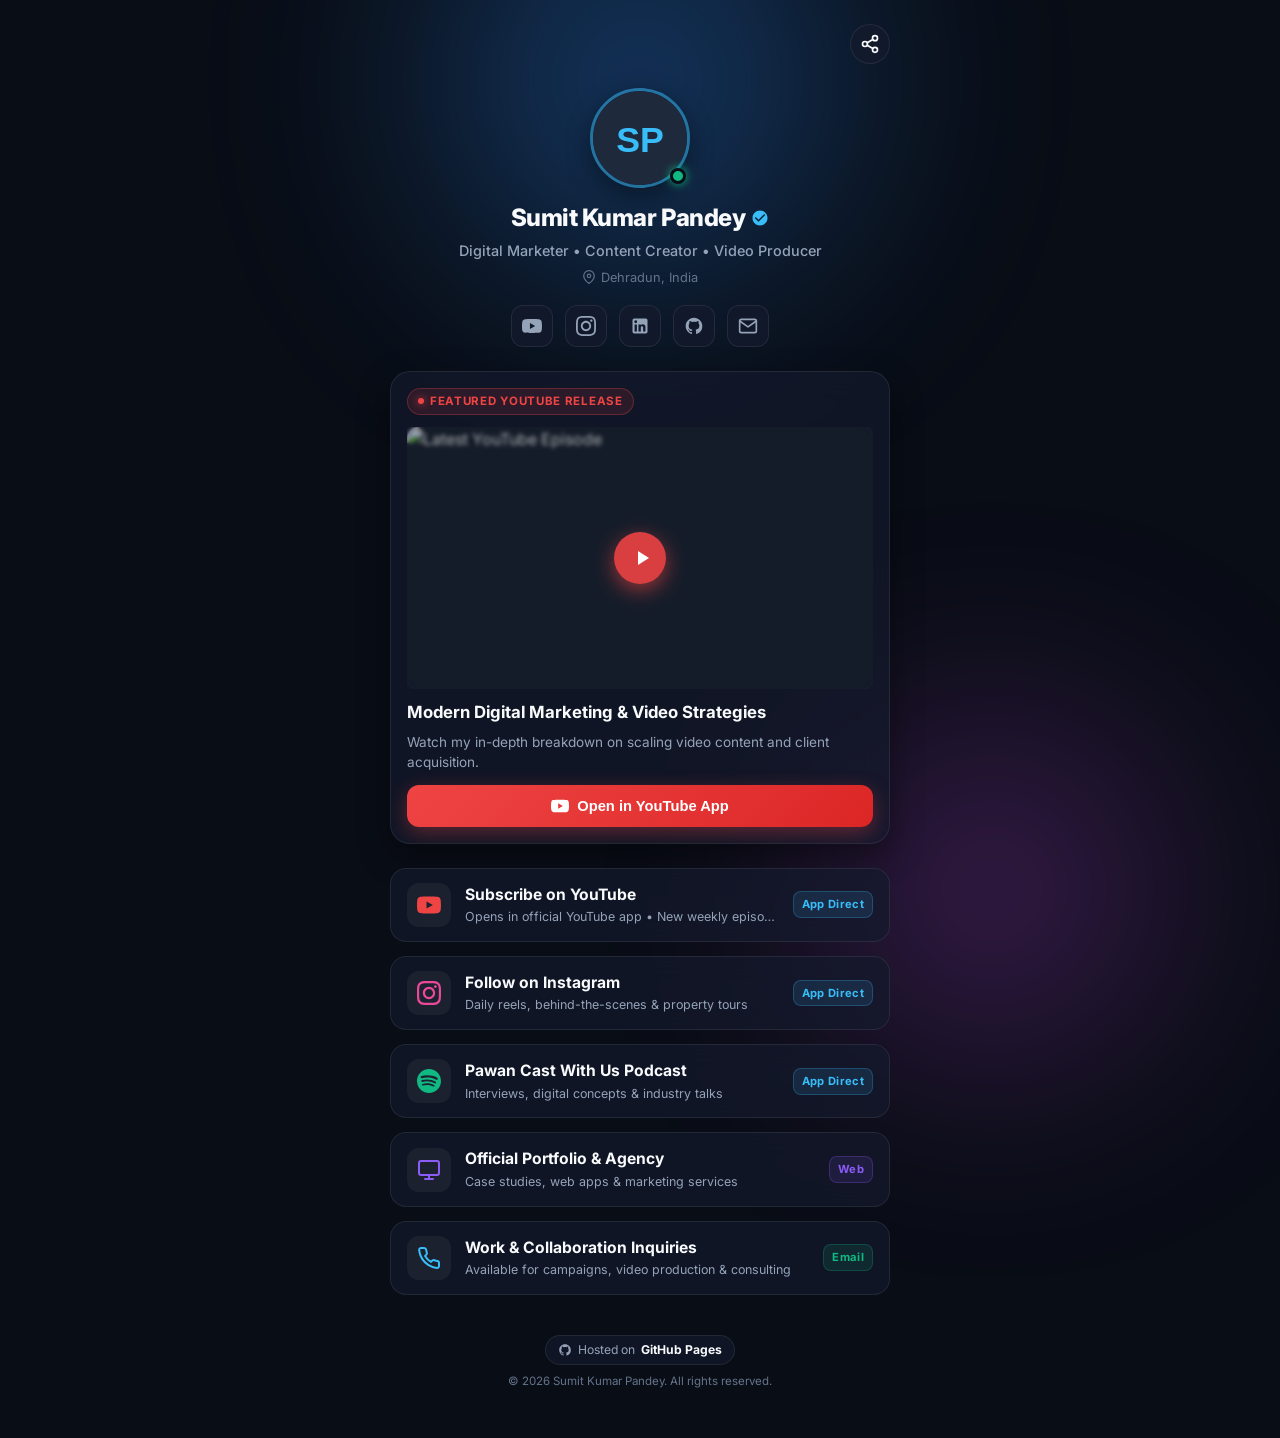
==== index.html @ 9e158d0c "Add files via upload" ====
<!DOCTYPE html>
<html lang="en">
<head>
  <meta charset="UTF-8">
  <meta name="viewport" content="width=device-width, initial-scale=1.0, viewport-fit=cover">
  <title>Sumit Kumar Pandey | Links & Content</title>
  <meta name="description" content="Connect with Sumit Kumar Pandey - Digital Marketer, Content Creator, and Video Producer. Watch YouTube content, explore projects, and connect on social channels.">
  
  <!-- Open Graph & Social Sharing Meta Tags -->
  <meta property="og:title" content="Sumit Kumar Pandey | Links & Socials">
  <meta property="og:description" content="Explore my latest YouTube videos, projects, and social channels with instant app deep linking.">
  <meta property="og:type" content="website">
  <meta property="og:image" content="https://images.unsplash.com/photo-1534528741775-53994a69daeb?w=600&auto=format&fit=crop&q=80">
  <meta name="twitter:card" content="summary_large_image">

  <!-- Favicon -->
  <link rel="icon" href="data:image/svg+xml,<svg xmlns=%22http://www.w3.org/2000/svg%22 viewBox=%220 0 100 100%22><text y=%22.9em%22 font-size=%2290%22>🔗</text></svg>">

  <!-- Google Fonts: Inter -->
  <link rel="preconnect" href="https://fonts.googleapis.com">
  <link rel="preconnect" href="https://fonts.gstatic.com" crossorigin>
  <link href="https://fonts.googleapis.com/css2?family=Inter:wght@400;500;600;700;800&display=swap" rel="stylesheet">

  <link rel="stylesheet" href="style.css">
</head>
<body>

  <!-- Background decorative glows -->
  <div class="glow-bg glow-top"></div>
  <div class="glow-bg glow-bottom"></div>

  <!-- In-App Browser Warning Banner (Visible only in Instagram / TikTok / Facebook WebView) -->
  <aside id="iab-banner" class="iab-banner" role="alert" style="display: none;">
    <div class="iab-content">
      <span class="iab-icon">💡</span>
      <p class="iab-text">
        Viewing inside an in-app browser. Tap <strong>&vellip;</strong> (or <strong>&hellip;</strong>) in the top-right and choose <strong>"Open in External Browser"</strong> for instant 1-tap app launch!
      </p>
      <button id="iab-dismiss" class="iab-close" aria-label="Dismiss banner">&times;</button>
    </div>
  </aside>

  <!-- Main Container -->
  <main class="tree-container">
    
    <!-- Top Action Bar -->
    <header class="top-nav">
      <button id="share-btn" class="nav-icon-btn" aria-label="Share this link tree" title="Share">
        <svg width="20" height="20" viewBox="0 0 24 24" fill="none" stroke="currentColor" stroke-width="2" stroke-linecap="round" stroke-linejoin="round">
          <circle cx="18" cy="5" r="3"></circle>
          <circle cx="6" cy="12" r="3"></circle>
          <circle cx="18" cy="19" r="3"></circle>
          <line x1="8.59" y1="13.51" x2="15.42" y2="17.49"></line>
          <line x1="15.41" y1="6.51" x2="8.59" y2="10.49"></line>
        </svg>
      </button>
    </header>

    <!-- Profile Card Section -->
    <section class="profile-section">
      <div class="avatar-wrapper">
        <!-- Replace src with your custom photo or logo -->
        <img class="avatar-img" src="https://images.unsplash.com/photo-1534528741775-53994a69daeb?w=280&auto=format&fit=crop&q=80" alt="Sumit Kumar Pandey" onerror="this.onerror=null; this.src='data:image/svg+xml,<svg xmlns=%22http://www.w3.org/2000/svg%22 viewBox=%220 0 100 100%22 fill=%22%232563eb%22><circle cx=%2250%22 cy=%2250%22 r=%2250%22 fill=%22%231e293b%22/><text x=%2250%%22 y=%2255%%22 dominant-baseline=%22middle%22 text-anchor=%22middle%22 font-family=%22sans-serif%22 font-size=%2238%22 fill=%22%2338bdf8%22 font-weight=%22bold%22>SP</text></svg>';">
        <span class="online-indicator" title="Available for collaborations"></span>
      </div>

      <div class="profile-details">
        <h1 class="profile-name">
          Sumit Kumar Pandey
          <svg class="verified-badge" width="18" height="18" viewBox="0 0 24 24" fill="#38bdf8" title="Verified Creator">
            <path d="M12 2C6.48 2 2 6.48 2 12s4.48 10 10 10 10-4.48 10-10S17.52 2 12 2zm-2 15l-5-5 1.41-1.41L10 14.17l7.59-7.59L19 8l-9 9z"/>
          </svg>
        </h1>
        <p class="profile-tagline">Digital Marketer &bull; Content Creator &bull; Video Producer</p>
        <p class="profile-location">
          <svg width="14" height="14" viewBox="0 0 24 24" fill="none" stroke="currentColor" stroke-width="2" stroke-linecap="round" stroke-linejoin="round">
            <path d="M21 10c0 7-9 13-9 13s-9-6-9-13a9 9 0 0 1 18 0z"></path>
            <circle cx="12" cy="10" r="3"></circle>
          </svg>
          Dehradun, India
        </p>
      </div>

      <!-- Quick Social Icons Bar -->
      <nav class="social-bar" aria-label="Social media profiles">
        <!-- YouTube Quick Link -->
        <a href="https://www.youtube.com/@suprimesumit" class="social-icon youtube-icon app-deep-link" 
           data-type="youtube-channel" 
           data-handle="@suprimesumit" 
           aria-label="YouTube Channel" 
           title="YouTube">
          <svg width="20" height="20" viewBox="0 0 24 24" fill="currentColor">
            <path d="M23.498 6.186a3.016 3.016 0 0 0-2.122-2.136C19.505 3.545 12 3.545 12 3.545s-7.505 0-9.377.505A3.017 3.017 0 0 0 .502 6.186C0 8.07 0 12 0 12s0 3.93.502 5.814a3.016 3.016 0 0 0 2.122 2.136c1.871.505 9.376.505 9.376.505s7.505 0 9.377-.505a3.015 3.015 0 0 0 2.122-2.136C24 15.93 24 12 24 12s0-3.93-.502-5.814zM9.545 15.568V8.432L15.818 12l-6.273 3.568z"/>
          </svg>
        </a>

        <!-- Instagram Quick Link -->
        <a href="https://instagram.com/thehimalayanproperties" class="social-icon instagram-icon app-deep-link" 
           data-type="instagram" 
           data-username="thehimalayanproperties" 
           aria-label="Instagram Profile" 
           title="Instagram">
          <svg width="20" height="20" viewBox="0 0 24 24" fill="currentColor">
            <path d="M12 2.163c3.204 0 3.584.012 4.85.07 3.252.148 4.771 1.691 4.919 4.919.058 1.265.069 1.645.069 4.849 0 3.205-.012 3.584-.069 4.849-.149 3.225-1.664 4.771-4.919 4.919-1.266.058-1.644.07-4.85.07-3.204 0-3.584-.012-4.849-.07-3.26-.149-4.771-1.699-4.919-4.92-.058-1.265-.07-1.644-.07-4.849 0-3.204.013-3.583.07-4.849.149-3.227 1.664-4.771 4.919-4.919 1.266-.057 1.645-.069 4.849-.069zm0-2.163c-3.259 0-3.667.014-4.947.072-4.358.2-6.78 2.618-6.98 6.98-.059 1.281-.073 1.689-.073 4.948 0 3.259.014 3.668.072 4.948.2 4.358 2.618 6.78 6.98 6.98 1.281.058 1.689.072 4.948.072 3.259 0 3.668-.014 4.948-.072 4.354-.2 6.782-2.618 6.979-6.98.059-1.28.073-1.689.073-4.948 0-3.259-.014-3.667-.072-4.947-.196-4.354-2.617-6.78-6.979-6.98-1.281-.059-1.69-.073-4.949-.073zm0 5.838c-3.403 0-6.162 2.759-6.162 6.162s2.759 6.163 6.162 6.163 6.162-2.759 6.162-6.163c0-3.403-2.759-6.162-6.162-6.162zm0 10.162c-2.209 0-4-1.79-4-4 0-2.209 1.791-4 4-4s4 1.791 4 4c0 2.21-1.791 4-4 4zm6.406-11.845c-.796 0-1.441.645-1.441 1.44s.645 1.44 1.441 1.44c.795 0 1.439-.645 1.439-1.44s-.644-1.44-1.439-1.44z"/>
          </svg>
        </a>

        <!-- LinkedIn Quick Link -->
        <a href="https://linkedin.com/in/sumit-kumar-pandey" class="social-icon linkedin-icon" target="_blank" rel="noopener noreferrer" aria-label="LinkedIn Profile" title="LinkedIn">
          <svg width="20" height="20" viewBox="0 0 24 24" fill="currentColor">
            <path d="M19 3a2 2 0 0 1 2 2v14a2 2 0 0 1-2 2H5a2 2 0 0 1-2-2V5a2 2 0 0 1 2-2h14m-.5 15.5v-5.3a3.26 3.26 0 0 0-3.26-3.26c-.85 0-1.84.52-2.28 1.3v-1.11h-2.79v8.37h2.79v-4.93c0-.77.62-1.4 1.39-1.4a1.4 1.4 0 0 1 1.4 1.4v4.93h2.75M6.88 8.56a1.68 1.68 0 0 0 1.68-1.68c0-.93-.75-1.69-1.68-1.69a1.69 1.69 0 0 0-1.69 1.69c0 .93.76 1.68 1.69 1.68m1.39 9.94v-8.37H5.5v8.37h2.77z"/>
          </svg>
        </a>

        <!-- GitHub Quick Link -->
        <a href="https://github.com" class="social-icon github-icon" target="_blank" rel="noopener noreferrer" aria-label="GitHub Profile" title="GitHub">
          <svg width="20" height="20" viewBox="0 0 24 24" fill="currentColor">
            <path fill-rule="evenodd" clip-rule="evenodd" d="M12 2C6.477 2 2 6.484 2 12.017c0 4.425 2.865 8.18 6.839 9.504.5.092.682-.217.682-.483 0-.237-.008-.868-.013-1.703-2.782.605-3.369-1.343-3.369-1.343-.454-1.158-1.11-1.466-1.11-1.466-.908-.62.069-.608.069-.608 1.003.07 1.53 1.032 1.53 1.032.892 1.53 2.341 1.088 2.91.832.092-.647.35-1.088.636-1.338-2.22-.253-4.555-1.113-4.555-4.951 0-1.093.39-1.988 1.029-2.688-.103-.253-.446-1.272.098-2.65 0 0 .84-.27 2.75 1.026A9.564 9.564 0 0112 6.844c.85.004 1.705.115 2.504.337 1.909-1.296 2.747-1.027 2.747-1.027.546 1.379.202 2.398.1 2.651.64.7 1.028 1.595 1.028 2.688 0 3.848-2.339 4.695-4.566 4.943.359.309.678.92.678 1.855 0 1.338-.012 2.419-.012 2.747 0 .268.18.58.688.482A10.019 10.019 0 0022 12.017C22 6.484 17.522 2 12 2z"/>
          </svg>
        </a>

        <!-- Email Quick Link -->
        <a href="mailto:suprimesumit@gmail.com" class="social-icon email-icon" aria-label="Send an Email" title="Email">
          <svg width="20" height="20" viewBox="0 0 24 24" fill="none" stroke="currentColor" stroke-width="2" stroke-linecap="round" stroke-linejoin="round">
            <path d="M4 4h16c1.1 0 2 .9 2 2v12c0 1.1-.9 2-2 2H4c-1.1 0-2-.9-2-2V6c0-1.1.9-2 2-2z"></path>
            <polyline points="22,6 12,13 2,6"></polyline>
          </svg>
        </a>
      </nav>
    </section>

    <!-- Highlighted YouTube Video Card with Native App Opener -->
    <section class="featured-card">
      <div class="card-badge">
        <span class="badge-dot"></span>
        FEATURED YOUTUBE RELEASE
      </div>
      <div class="video-preview-box">
        <img class="video-thumb" src="https://images.unsplash.com/photo-1618005182384-a83a8bd57fbe?w=600&auto=format&fit=crop&q=80" alt="Latest YouTube Episode">
        <div class="play-overlay">
          <div class="play-button-circle">
            <svg width="24" height="24" viewBox="0 0 24 24" fill="currentColor">
              <path d="M8 5v14l11-7z"/>
            </svg>
          </div>
        </div>
      </div>
      <div class="featured-info">
        <h2 class="featured-title">Modern Digital Marketing & Video Strategies</h2>
        <p class="featured-desc">Watch my in-depth breakdown on scaling video content and client acquisition.</p>
        <button class="primary-app-btn app-deep-link" 
                data-type="youtube-video" 
                data-video-id="dQw4w9WgXcQ"
                data-fallback-url="https://www.youtube.com/watch?v=dQw4w9WgXcQ">
          <svg width="18" height="18" viewBox="0 0 24 24" fill="currentColor">
            <path d="M23.498 6.186a3.016 3.016 0 0 0-2.122-2.136C19.505 3.545 12 3.545 12 3.545s-7.505 0-9.377.505A3.017 3.017 0 0 0 .502 6.186C0 8.07 0 12 0 12s0 3.93.502 5.814a3.016 3.016 0 0 0 2.122 2.136c1.871.505 9.376.505 9.376.505s7.505 0 9.377-.505a3.015 3.015 0 0 0 2.122-2.136C24 15.93 24 12 24 12s0-3.93-.502-5.814zM9.545 15.568V8.432L15.818 12l-6.273 3.568z"/>
          </svg>
          <span>Open in YouTube App</span>
        </button>
      </div>
    </section>

    <!-- Custom Links Stack -->
    <section class="links-section" aria-label="Links collection">

      <!-- Link 1: YouTube Channel (Deep Link) -->
      <a href="https://www.youtube.com/@suprimesumit" 
         class="tree-link-card app-deep-link accent-youtube" 
         data-type="youtube-channel" 
         data-handle="@suprimesumit"
         data-fallback-url="https://www.youtube.com/@suprimesumit">
        <div class="link-icon">
          <svg width="24" height="24" viewBox="0 0 24 24" fill="currentColor">
            <path d="M23.498 6.186a3.016 3.016 0 0 0-2.122-2.136C19.505 3.545 12 3.545 12 3.545s-7.505 0-9.377.505A3.017 3.017 0 0 0 .502 6.186C0 8.07 0 12 0 12s0 3.93.502 5.814a3.016 3.016 0 0 0 2.122 2.136c1.871.505 9.376.505 9.376.505s7.505 0 9.377-.505a3.015 3.015 0 0 0 2.122-2.136C24 15.93 24 12 24 12s0-3.93-.502-5.814zM9.545 15.568V8.432L15.818 12l-6.273 3.568z"/>
          </svg>
        </div>
        <div class="link-text">
          <span class="link-title">Subscribe on YouTube</span>
          <span class="link-subtitle">Opens in official YouTube app &bull; New weekly episodes</span>
        </div>
        <div class="link-badge">
          <span>App Direct</span>
        </div>
      </a>

      <!-- Link 2: Instagram (Deep Link) -->
      <a href="https://instagram.com/thehimalayanproperties" 
         class="tree-link-card app-deep-link accent-instagram" 
         data-type="instagram" 
         data-username="thehimalayanproperties"
         data-fallback-url="https://instagram.com/thehimalayanproperties">
        <div class="link-icon">
          <svg width="24" height="24" viewBox="0 0 24 24" fill="currentColor">
            <path d="M12 2.163c3.204 0 3.584.012 4.85.07 3.252.148 4.771 1.691 4.919 4.919.058 1.265.069 1.645.069 4.849 0 3.205-.012 3.584-.069 4.849-.149 3.225-1.664 4.771-4.919 4.919-1.266.058-1.644.07-4.85.07-3.204 0-3.584-.012-4.849-.07-3.26-.149-4.771-1.699-4.919-4.92-.058-1.265-.07-1.644-.07-4.849 0-3.204.013-3.583.07-4.849.149-3.227 1.664-4.771 4.919-4.919 1.266-.057 1.645-.069 4.849-.069zm0-2.163c-3.259 0-3.667.014-4.947.072-4.358.2-6.78 2.618-6.98 6.98-.059 1.281-.073 1.689-.073 4.948 0 3.259.014 3.668.072 4.948.2 4.358 2.618 6.78 6.98 6.98 1.281.058 1.689.072 4.948.072 3.259 0 3.668-.014 4.948-.072 4.354-.2 6.782-2.618 6.979-6.98.059-1.28.073-1.689.073-4.948 0-3.259-.014-3.667-.072-4.947-.196-4.354-2.617-6.78-6.979-6.98-1.281-.059-1.69-.073-4.949-.073zm0 5.838c-3.403 0-6.162 2.759-6.162 6.162s2.759 6.163 6.162 6.163 6.162-2.759 6.162-6.163c0-3.403-2.759-6.162-6.162-6.162zm0 10.162c-2.209 0-4-1.79-4-4 0-2.209 1.791-4 4-4s4 1.791 4 4c0 2.21-1.791 4-4 4zm6.406-11.845c-.796 0-1.441.645-1.441 1.44s.645 1.44 1.441 1.44c.795 0 1.439-.645 1.439-1.44s-.644-1.44-1.439-1.44z"/>
          </svg>
        </div>
        <div class="link-text">
          <span class="link-title">Follow on Instagram</span>
          <span class="link-subtitle">Daily reels, behind-the-scenes & property tours</span>
        </div>
        <div class="link-badge">
          <span>App Direct</span>
        </div>
      </a>

      <!-- Link 3: Spotify / Podcast (Deep Link) -->
      <a href="https://open.spotify.com" 
         class="tree-link-card app-deep-link accent-spotify" 
         data-type="spotify" 
         data-spotify-id="pawancast"
         data-fallback-url="https://open.spotify.com">
        <div class="link-icon">
          <svg width="24" height="24" viewBox="0 0 24 24" fill="currentColor">
            <path d="M12 0C5.373 0 0 5.373 0 12s5.373 12 12 12 12-5.373 12-12S18.627 0 12 0zm5.503 17.308c-.218.358-.682.474-1.04.256-2.855-1.745-6.449-2.14-10.683-1.173-.41.094-.813-.162-.907-.573-.094-.41.162-.813.573-.907 4.634-1.059 8.607-.611 11.8 1.344.358.218.474.682.257 1.04zm1.469-3.267c-.275.447-.859.59-1.306.315-3.268-2.008-8.25-2.592-12.116-1.417-.502.152-1.033-.134-1.185-.636-.153-.502.134-1.033.636-1.185 4.417-1.341 9.907-.692 13.656 1.617.447.275.59.859.315 1.306zm.135-3.399C15.201 8.32 8.75 8.11 5.086 9.223c-.604.183-1.246-.164-1.429-.768-.183-.604.164-1.246.768-1.429 4.218-1.28 11.332-1.043 15.845 1.636.544.323.722 1.033.4 1.577-.323.544-1.033.722-1.577.4z"/>
          </svg>
        </div>
        <div class="link-text">
          <span class="link-title">Pawan Cast With Us Podcast</span>
          <span class="link-subtitle">Interviews, digital concepts & industry talks</span>
        </div>
        <div class="link-badge">
          <span>App Direct</span>
        </div>
      </a>

      <!-- Link 4: Personal Digital Marketing Portfolio (Web) -->
      <a href="https://sites.google.com/view/sumitkumarpandey/home" 
         class="tree-link-card accent-portfolio" 
         target="_blank" 
         rel="noopener noreferrer">
        <div class="link-icon">
          <svg width="24" height="24" viewBox="0 0 24 24" fill="none" stroke="currentColor" stroke-width="2" stroke-linecap="round" stroke-linejoin="round">
            <rect x="2" y="3" width="20" height="14" rx="2" ry="2"></rect>
            <line x1="8" y1="21" x2="16" y2="21"></line>
            <line x1="12" y1="17" x2="12" y2="21"></line>
          </svg>
        </div>
        <div class="link-text">
          <span class="link-title">Official Portfolio & Agency</span>
          <span class="link-subtitle">Case studies, web apps & marketing services</span>
        </div>
        <div class="link-badge web-badge">
          <span>Web</span>
        </div>
      </a>

      <!-- Link 5: Work with Me / Business Inquiries -->
      <a href="mailto:suprimesumit@gmail.com?subject=Collaboration%20Inquiry%20via%20LinkTree" 
         class="tree-link-card accent-contact">
        <div class="link-icon">
          <svg width="24" height="24" viewBox="0 0 24 24" fill="none" stroke="currentColor" stroke-width="2" stroke-linecap="round" stroke-linejoin="round">
            <path d="M22 16.92v3a2 2 0 0 1-2.18 2 19.79 19.79 0 0 1-8.63-3.07 19.5 19.5 0 0 1-6-6 19.79 19.79 0 0 1-3.07-8.67A2 2 0 0 1 4.11 2h3a2 2 0 0 1 2 1.72 12.84 12.84 0 0 0 .7 2.81 2 2 0 0 1-.45 2.11L8.09 9.91a16 16 0 0 0 6 6l1.27-1.27a2 2 0 0 1 2.11-.45 12.84 12.84 0 0 0 2.81.7A2 2 0 0 1 22 16.92z"></path>
          </svg>
        </div>
        <div class="link-text">
          <span class="link-title">Work & Collaboration Inquiries</span>
          <span class="link-subtitle">Available for campaigns, video production & consulting</span>
        </div>
        <div class="link-badge contact-badge">
          <span>Email</span>
        </div>
      </a>

    </section>

    <!-- Footer -->
    <footer class="tree-footer">
      <div class="github-badge">
        <svg width="14" height="14" viewBox="0 0 24 24" fill="currentColor">
          <path fill-rule="evenodd" clip-rule="evenodd" d="M12 2C6.477 2 2 6.484 2 12.017c0 4.425 2.865 8.18 6.839 9.504.5.092.682-.217.682-.483 0-.237-.008-.868-.013-1.703-2.782.605-3.369-1.343-3.369-1.343-.454-1.158-1.11-1.466-1.11-1.466-.908-.62.069-.608.069-.608 1.003.07 1.53 1.032 1.53 1.032.892 1.53 2.341 1.088 2.91.832.092-.647.35-1.088.636-1.338-2.22-.253-4.555-1.113-4.555-4.951 0-1.093.39-1.988 1.029-2.688-.103-.253-.446-1.272.098-2.65 0 0 .84-.27 2.75 1.026A9.564 9.564 0 0112 6.844c.85.004 1.705.115 2.504.337 1.909-1.296 2.747-1.027 2.747-1.027.546 1.379.202 2.398.1 2.651.64.7 1.028 1.595 1.028 2.688 0 3.848-2.339 4.695-4.566 4.943.359.309.678.92.678 1.855 0 1.338-.012 2.419-.012 2.747 0 .268.18.58.688.482A10.019 10.019 0 0022 12.017C22 6.484 17.522 2 12 2z"/>
        </svg>
        Hosted on <strong>GitHub Pages</strong>
      </div>
      <p class="copyright">&copy; 2026 Sumit Kumar Pandey. All rights reserved.</p>
    </footer>

  </main>

  <!-- Toast Notification Pop-up -->
  <div id="toast" class="toast" role="status" aria-live="polite"></div>

  <script src="script.js"></script>
</body>
</html>
---- style.css ----
/* ==========================================================================
   Custom Link Tree Style Sheet
   Designed for GitHub Pages with Mobile-First Glassmorphism & High Aesthetic
   ========================================================================== */

:root {
  --bg-dark: #090d16;
  --bg-card: rgba(20, 27, 45, 0.7);
  --bg-card-hover: rgba(30, 41, 69, 0.85);
  --border-subtle: rgba(255, 255, 255, 0.08);
  --border-highlight: rgba(56, 189, 248, 0.3);
  
  --text-primary: #f8fafc;
  --text-secondary: #94a3b8;
  --text-muted: #64748b;
  
  --accent-cyan: #38bdf8;
  --accent-blue: #3b82f6;
  --accent-youtube: #ef4444;
  --accent-instagram: #ec4899;
  --accent-spotify: #10b981;
  --accent-portfolio: #8b5cf6;
  
  --glow-radius: 400px;
  --transition-smooth: all 0.25s cubic-bezier(0.4, 0, 0.2, 1);
}

* {
  box-sizing: border-box;
  margin: 0;
  padding: 0;
  -webkit-tap-highlight-color: transparent;
}

body {
  font-family: 'Inter', -apple-system, BlinkMacSystemFont, 'Segoe UI', Roboto, Helvetica, Arial, sans-serif;
  background-color: var(--bg-dark);
  color: var(--text-primary);
  min-height: 100vh;
  display: flex;
  flex-direction: column;
  align-items: center;
  position: relative;
  overflow-x: hidden;
  line-height: 1.5;
  padding: 24px 16px 48px;
}

/* Background Ambient Glows */
.glow-bg {
  position: fixed;
  border-radius: 50%;
  filter: blur(120px);
  pointer-events: none;
  z-index: 0;
  opacity: 0.35;
}

.glow-top {
  width: var(--glow-radius);
  height: var(--glow-radius);
  top: -120px;
  left: 50%;
  transform: translateX(-50%);
  background: radial-gradient(circle, #2563eb, #38bdf8);
}

.glow-bottom {
  width: calc(var(--glow-radius) * 0.8);
  height: calc(var(--glow-radius) * 0.8);
  bottom: -150px;
  right: 10%;
  background: radial-gradient(circle, #7c3aed, #ec4899);
}

/* In-App Browser Warning Alert */
.iab-banner {
  position: sticky;
  top: 12px;
  width: 100%;
  max-width: 520px;
  background: rgba(245, 158, 11, 0.15);
  border: 1px solid rgba(245, 158, 11, 0.35);
  backdrop-filter: blur(16px);
  border-radius: 14px;
  padding: 10px 14px;
  margin-bottom: 20px;
  z-index: 100;
  animation: slideDown 0.4s ease-out;
}

@keyframes slideDown {
  from { transform: translateY(-20px); opacity: 0; }
  to { transform: translateY(0); opacity: 1; }
}

.iab-content {
  display: flex;
  align-items: center;
  gap: 10px;
}

.iab-icon {
  font-size: 1.25rem;
  flex-shrink: 0;
}

.iab-text {
  font-size: 0.82rem;
  color: #fef3c7;
  flex: 1;
  line-height: 1.35;
}

.iab-text strong {
  color: #fbbf24;
}

.iab-close {
  background: transparent;
  border: none;
  color: #fef3c7;
  font-size: 1.3rem;
  cursor: pointer;
  padding: 0 4px;
  line-height: 1;
}

/* Main Container Layout */
.tree-container {
  width: 100%;
  max-width: 500px;
  position: relative;
  z-index: 1;
  display: flex;
  flex-direction: column;
  gap: 24px;
}

/* Top Navigation Bar */
.top-nav {
  display: flex;
  justify-content: flex-end;
  width: 100%;
}

.nav-icon-btn {
  background: var(--bg-card);
  border: 1px solid var(--border-subtle);
  backdrop-filter: blur(12px);
  color: var(--text-primary);
  width: 40px;
  height: 40px;
  border-radius: 50%;
  display: flex;
  align-items: center;
  justify-content: center;
  cursor: pointer;
  transition: var(--transition-smooth);
}

.nav-icon-btn:hover {
  background: var(--bg-card-hover);
  border-color: var(--border-highlight);
  transform: translateY(-2px);
}

.nav-icon-btn:active {
  transform: scale(0.95);
}

/* Profile Section */
.profile-section {
  display: flex;
  flex-direction: column;
  align-items: center;
  text-align: center;
  gap: 12px;
}

.avatar-wrapper {
  position: relative;
  width: 100px;
  height: 100px;
}

.avatar-img {
  width: 100%;
  height: 100%;
  border-radius: 50%;
  object-fit: cover;
  border: 3px solid rgba(56, 189, 248, 0.5);
  box-shadow: 0 8px 24px rgba(0, 0, 0, 0.4);
}

.online-indicator {
  position: absolute;
  bottom: 4px;
  right: 4px;
  width: 16px;
  height: 16px;
  background-color: #10b981;
  border: 3px solid var(--bg-dark);
  border-radius: 50%;
  box-shadow: 0 0 10px #10b981;
}

.profile-details {
  display: flex;
  flex-direction: column;
  align-items: center;
  gap: 4px;
}

.profile-name {
  font-size: 1.5rem;
  font-weight: 800;
  letter-spacing: -0.02em;
  color: var(--text-primary);
  display: inline-flex;
  align-items: center;
  gap: 6px;
}

.verified-badge {
  display: inline-block;
}

.profile-tagline {
  font-size: 0.9rem;
  font-weight: 500;
  color: var(--text-secondary);
}

.profile-location {
  display: inline-flex;
  align-items: center;
  gap: 5px;
  font-size: 0.8rem;
  color: var(--text-muted);
  margin-top: 2px;
}

/* Social Quick Links Bar */
.social-bar {
  display: flex;
  align-items: center;
  justify-content: center;
  gap: 12px;
  margin-top: 6px;
}

.social-icon {
  display: flex;
  align-items: center;
  justify-content: center;
  width: 42px;
  height: 42px;
  border-radius: 12px;
  background: var(--bg-card);
  border: 1px solid var(--border-subtle);
  backdrop-filter: blur(12px);
  color: var(--text-secondary);
  text-decoration: none;
  transition: var(--transition-smooth);
}

.social-icon:hover {
  color: var(--text-primary);
  background: var(--bg-card-hover);
  transform: translateY(-3px);
  border-color: var(--border-highlight);
}

.social-icon.youtube-icon:hover {
  color: var(--accent-youtube);
  box-shadow: 0 4px 16px rgba(239, 68, 68, 0.3);
}

.social-icon.instagram-icon:hover {
  color: var(--accent-instagram);
  box-shadow: 0 4px 16px rgba(236, 72, 153, 0.3);
}

.social-icon.linkedin-icon:hover {
  color: #0a66c2;
  box-shadow: 0 4px 16px rgba(10, 102, 194, 0.3);
}

.social-icon.github-icon:hover {
  color: #f8fafc;
  box-shadow: 0 4px 16px rgba(255, 255, 255, 0.2);
}

.social-icon.email-icon:hover {
  color: var(--accent-cyan);
  box-shadow: 0 4px 16px rgba(56, 189, 248, 0.3);
}

/* Featured YouTube Card */
.featured-card {
  background: var(--bg-card);
  border: 1px solid var(--border-subtle);
  backdrop-filter: blur(16px);
  border-radius: 20px;
  padding: 16px;
  display: flex;
  flex-direction: column;
  gap: 12px;
  position: relative;
  overflow: hidden;
  box-shadow: 0 12px 32px rgba(0, 0, 0, 0.4);
  transition: var(--transition-smooth);
}

.featured-card:hover {
  border-color: rgba(239, 68, 68, 0.4);
  box-shadow: 0 16px 40px rgba(239, 68, 68, 0.15);
}

.card-badge {
  display: inline-flex;
  align-items: center;
  gap: 6px;
  font-size: 0.72rem;
  font-weight: 700;
  letter-spacing: 0.06em;
  color: var(--accent-youtube);
  background: rgba(239, 68, 68, 0.12);
  border: 1px solid rgba(239, 68, 68, 0.3);
  padding: 4px 10px;
  border-radius: 20px;
  width: fit-content;
}

.badge-dot {
  width: 6px;
  height: 6px;
  border-radius: 50%;
  background-color: var(--accent-youtube);
  box-shadow: 0 0 8px var(--accent-youtube);
  animation: pulse 1.8s infinite;
}

@keyframes pulse {
  0% { transform: scale(0.95); opacity: 0.7; }
  50% { transform: scale(1.3); opacity: 1; }
  100% { transform: scale(0.95); opacity: 0.7; }
}

.video-preview-box {
  position: relative;
  width: 100%;
  aspect-ratio: 16 / 9;
  border-radius: 14px;
  overflow: hidden;
  background-color: #1e293b;
}

.video-thumb {
  width: 100%;
  height: 100%;
  object-fit: cover;
  transition: transform 0.4s ease;
}

.featured-card:hover .video-thumb {
  transform: scale(1.03);
}

.play-overlay {
  position: absolute;
  inset: 0;
  background: rgba(0, 0, 0, 0.3);
  display: flex;
  align-items: center;
  justify-content: center;
  backdrop-filter: blur(2px);
}

.play-button-circle {
  width: 52px;
  height: 52px;
  background: rgba(239, 68, 68, 0.9);
  color: #fff;
  border-radius: 50%;
  display: flex;
  align-items: center;
  justify-content: center;
  box-shadow: 0 6px 20px rgba(239, 68, 68, 0.6);
  padding-left: 3px;
  transition: var(--transition-smooth);
}

.featured-card:hover .play-button-circle {
  transform: scale(1.1);
  background: var(--accent-youtube);
}

.featured-info {
  display: flex;
  flex-direction: column;
  gap: 8px;
}

.featured-title {
  font-size: 1.05rem;
  font-weight: 700;
  line-height: 1.35;
  color: var(--text-primary);
}

.featured-desc {
  font-size: 0.85rem;
  color: var(--text-secondary);
}

.primary-app-btn {
  display: flex;
  align-items: center;
  justify-content: center;
  gap: 8px;
  background: linear-gradient(135deg, #ef4444, #dc2626);
  color: #fff;
  border: none;
  border-radius: 12px;
  padding: 12px 18px;
  font-size: 0.92rem;
  font-weight: 700;
  cursor: pointer;
  box-shadow: 0 6px 20px rgba(239, 68, 68, 0.35);
  transition: var(--transition-smooth);
  margin-top: 4px;
}

.primary-app-btn:hover {
  transform: translateY(-2px);
  box-shadow: 0 8px 24px rgba(239, 68, 68, 0.5);
  background: linear-gradient(135deg, #f87171, #ef4444);
}

.primary-app-btn:active {
  transform: scale(0.98);
}

/* Custom Links Stack */
.links-section {
  display: flex;
  flex-direction: column;
  gap: 14px;
}

.tree-link-card {
  display: flex;
  align-items: center;
  gap: 14px;
  background: var(--bg-card);
  border: 1px solid var(--border-subtle);
  backdrop-filter: blur(14px);
  border-radius: 16px;
  padding: 14px 16px;
  text-decoration: none;
  color: inherit;
  transition: var(--transition-smooth);
  position: relative;
  overflow: hidden;
}

.tree-link-card::before {
  content: '';
  position: absolute;
  left: 0;
  top: 0;
  height: 100%;
  width: 4px;
  background-color: transparent;
  transition: var(--transition-smooth);
}

.tree-link-card:hover {
  background: var(--bg-card-hover);
  transform: translateY(-2px) scale(1.01);
  border-color: var(--border-highlight);
  box-shadow: 0 8px 24px rgba(0, 0, 0, 0.3);
}

.tree-link-card:active {
  transform: scale(0.98);
}

/* Accent Color Lines */
.tree-link-card.accent-youtube:hover::before { background-color: var(--accent-youtube); }
.tree-link-card.accent-instagram:hover::before { background-color: var(--accent-instagram); }
.tree-link-card.accent-spotify:hover::before { background-color: var(--accent-spotify); }
.tree-link-card.accent-portfolio:hover::before { background-color: var(--accent-portfolio); }
.tree-link-card.accent-contact:hover::before { background-color: var(--accent-cyan); }

.link-icon {
  width: 44px;
  height: 44px;
  border-radius: 12px;
  background: rgba(255, 255, 255, 0.05);
  display: flex;
  align-items: center;
  justify-content: center;
  flex-shrink: 0;
  transition: var(--transition-smooth);
}

.accent-youtube .link-icon { color: var(--accent-youtube); }
.accent-instagram .link-icon { color: var(--accent-instagram); }
.accent-spotify .link-icon { color: var(--accent-spotify); }
.accent-portfolio .link-icon { color: var(--accent-portfolio); }
.accent-contact .link-icon { color: var(--accent-cyan); }

.tree-link-card:hover .link-icon {
  transform: scale(1.08);
  background: rgba(255, 255, 255, 0.1);
}

.link-text {
  flex: 1;
  display: flex;
  flex-direction: column;
  gap: 2px;
  overflow: hidden;
}

.link-title {
  font-size: 0.98rem;
  font-weight: 700;
  color: var(--text-primary);
  white-space: nowrap;
  overflow: hidden;
  text-overflow: ellipsis;
}

.link-subtitle {
  font-size: 0.78rem;
  color: var(--text-secondary);
  white-space: nowrap;
  overflow: hidden;
  text-overflow: ellipsis;
}

.link-badge {
  font-size: 0.7rem;
  font-weight: 700;
  letter-spacing: 0.03em;
  padding: 4px 8px;
  border-radius: 8px;
  background: rgba(56, 189, 248, 0.12);
  color: var(--accent-cyan);
  border: 1px solid rgba(56, 189, 248, 0.25);
  flex-shrink: 0;
}

.link-badge.web-badge {
  background: rgba(139, 92, 246, 0.12);
  color: var(--accent-portfolio);
  border-color: rgba(139, 92, 246, 0.25);
}

.link-badge.contact-badge {
  background: rgba(16, 185, 129, 0.12);
  color: var(--accent-spotify);
  border-color: rgba(16, 185, 129, 0.25);
}

/* Footer Section */
.tree-footer {
  margin-top: 16px;
  display: flex;
  flex-direction: column;
  align-items: center;
  gap: 8px;
}

.github-badge {
  display: inline-flex;
  align-items: center;
  gap: 6px;
  font-size: 0.76rem;
  color: var(--text-secondary);
  background: var(--bg-card);
  border: 1px solid var(--border-subtle);
  padding: 5px 12px;
  border-radius: 20px;
}

.github-badge strong {
  color: var(--text-primary);
}

.copyright {
  font-size: 0.72rem;
  color: var(--text-muted);
}

/* Toast Notification */
.toast {
  position: fixed;
  bottom: 24px;
  left: 50%;
  transform: translateX(-50%) translateY(100px);
  background: rgba(15, 23, 42, 0.95);
  border: 1px solid var(--border-highlight);
  color: var(--text-primary);
  padding: 10px 20px;
  border-radius: 30px;
  font-size: 0.88rem;
  font-weight: 600;
  box-shadow: 0 10px 30px rgba(0, 0, 0, 0.5);
  backdrop-filter: blur(16px);
  opacity: 0;
  transition: all 0.3s cubic-bezier(0.16, 1, 0.3, 1);
  z-index: 1000;
  pointer-events: none;
}

.toast.show {
  transform: translateX(-50%) translateY(0);
  opacity: 1;
}

/* Responsive Adjustments */
@media (max-width: 480px) {
  body {
    padding: 16px 12px 36px;
  }
  
  .profile-name {
    font-size: 1.35rem;
  }

  .featured-title {
    font-size: 0.98rem;
  }

  .tree-link-card {
    padding: 12px 14px;
  }

  .link-icon {
    width: 40px;
    height: 40px;
  }
}
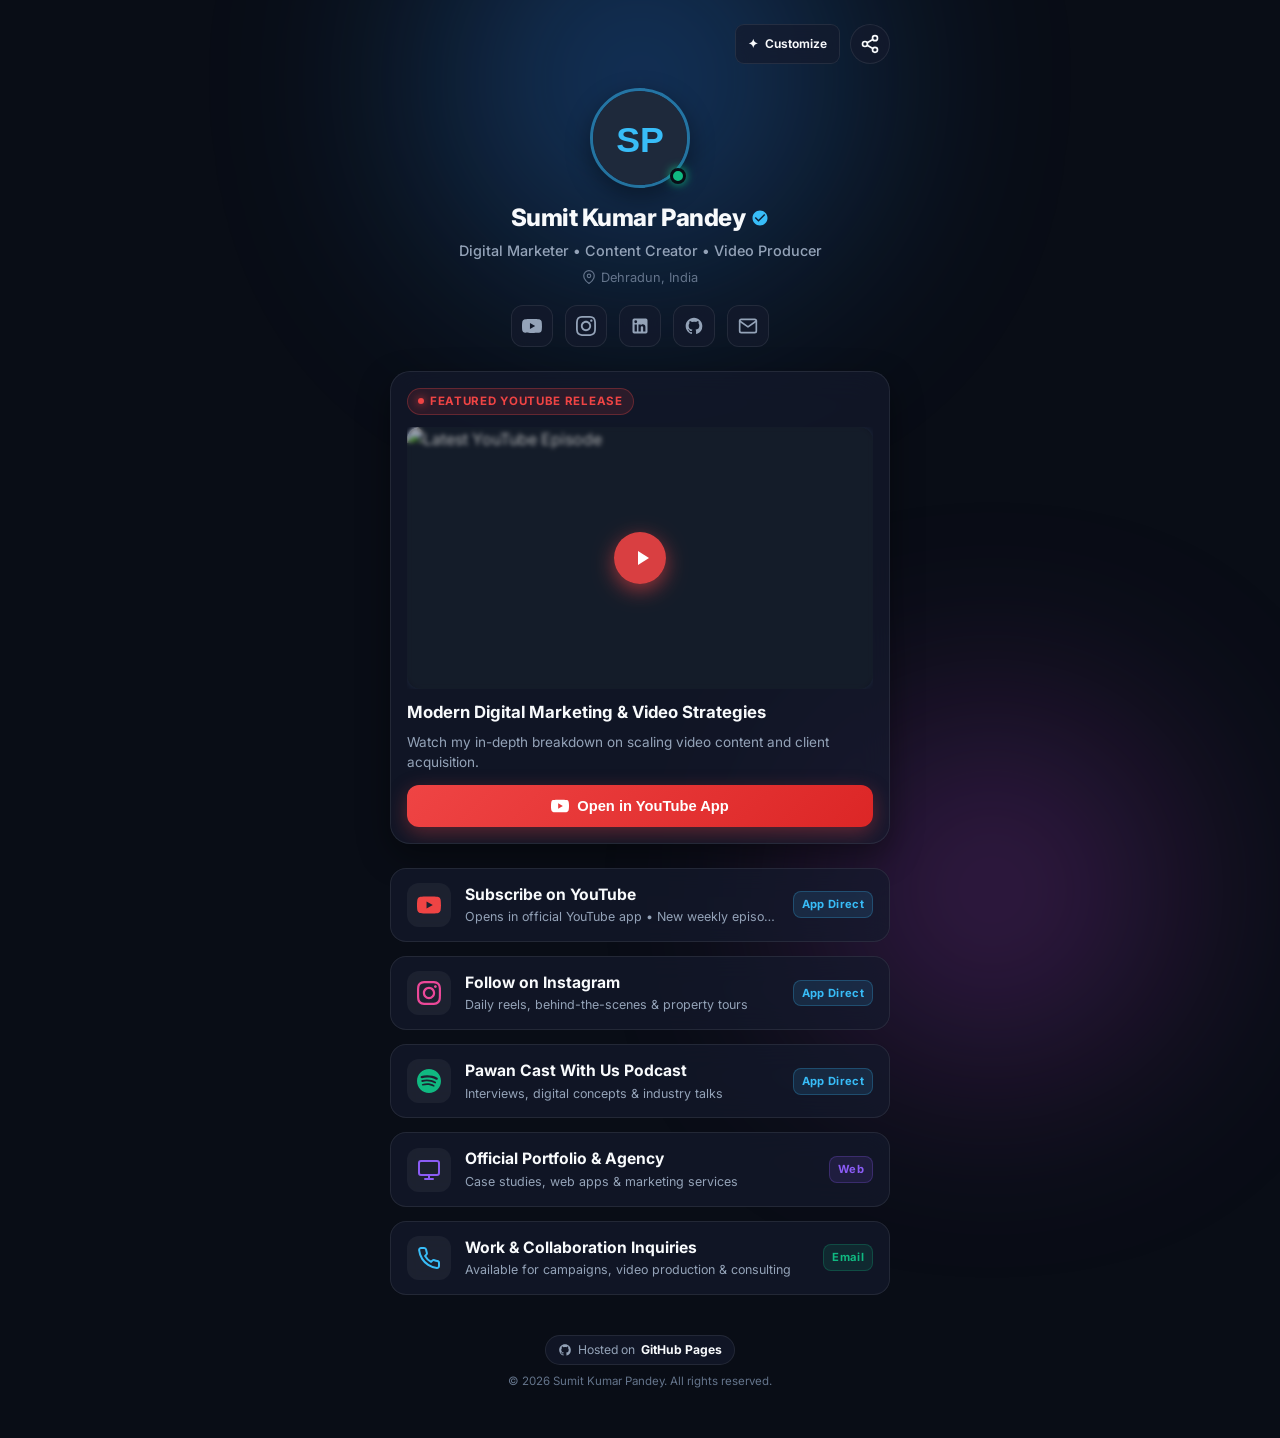
==== commit 5237aeae: "Link BioMi theme editor from profile" ====
--- a/index.html
+++ b/index.html
@@ -45,6 +45,7 @@
     
     <!-- Top Action Bar -->
     <header class="top-nav">
+      <a href="theme-editor.html" class="nav-icon-btn theme-nav-btn" aria-label="Customize your profile theme" title="Theme and colors"><span aria-hidden="true">✦</span><span>Customize</span></a>
       <button id="share-btn" class="nav-icon-btn" aria-label="Share this link tree" title="Share">
         <svg width="20" height="20" viewBox="0 0 24 24" fill="none" stroke="currentColor" stroke-width="2" stroke-linecap="round" stroke-linejoin="round">
           <circle cx="18" cy="5" r="3"></circle>
--- a/style.css
+++ b/style.css
@@ -646,3 +646,8 @@
     height: 40px;
   }
 }
+
+
+/* Theme Studio entry */
+.top-nav { align-items: center; gap: 10px; }
+.theme-nav-btn { width: auto; min-width: 40px; padding: 0 12px; gap: 7px; border-radius: 9px; color: var(--text-primary); text-decoration: none; font-size: 12px; font-weight: 650; }
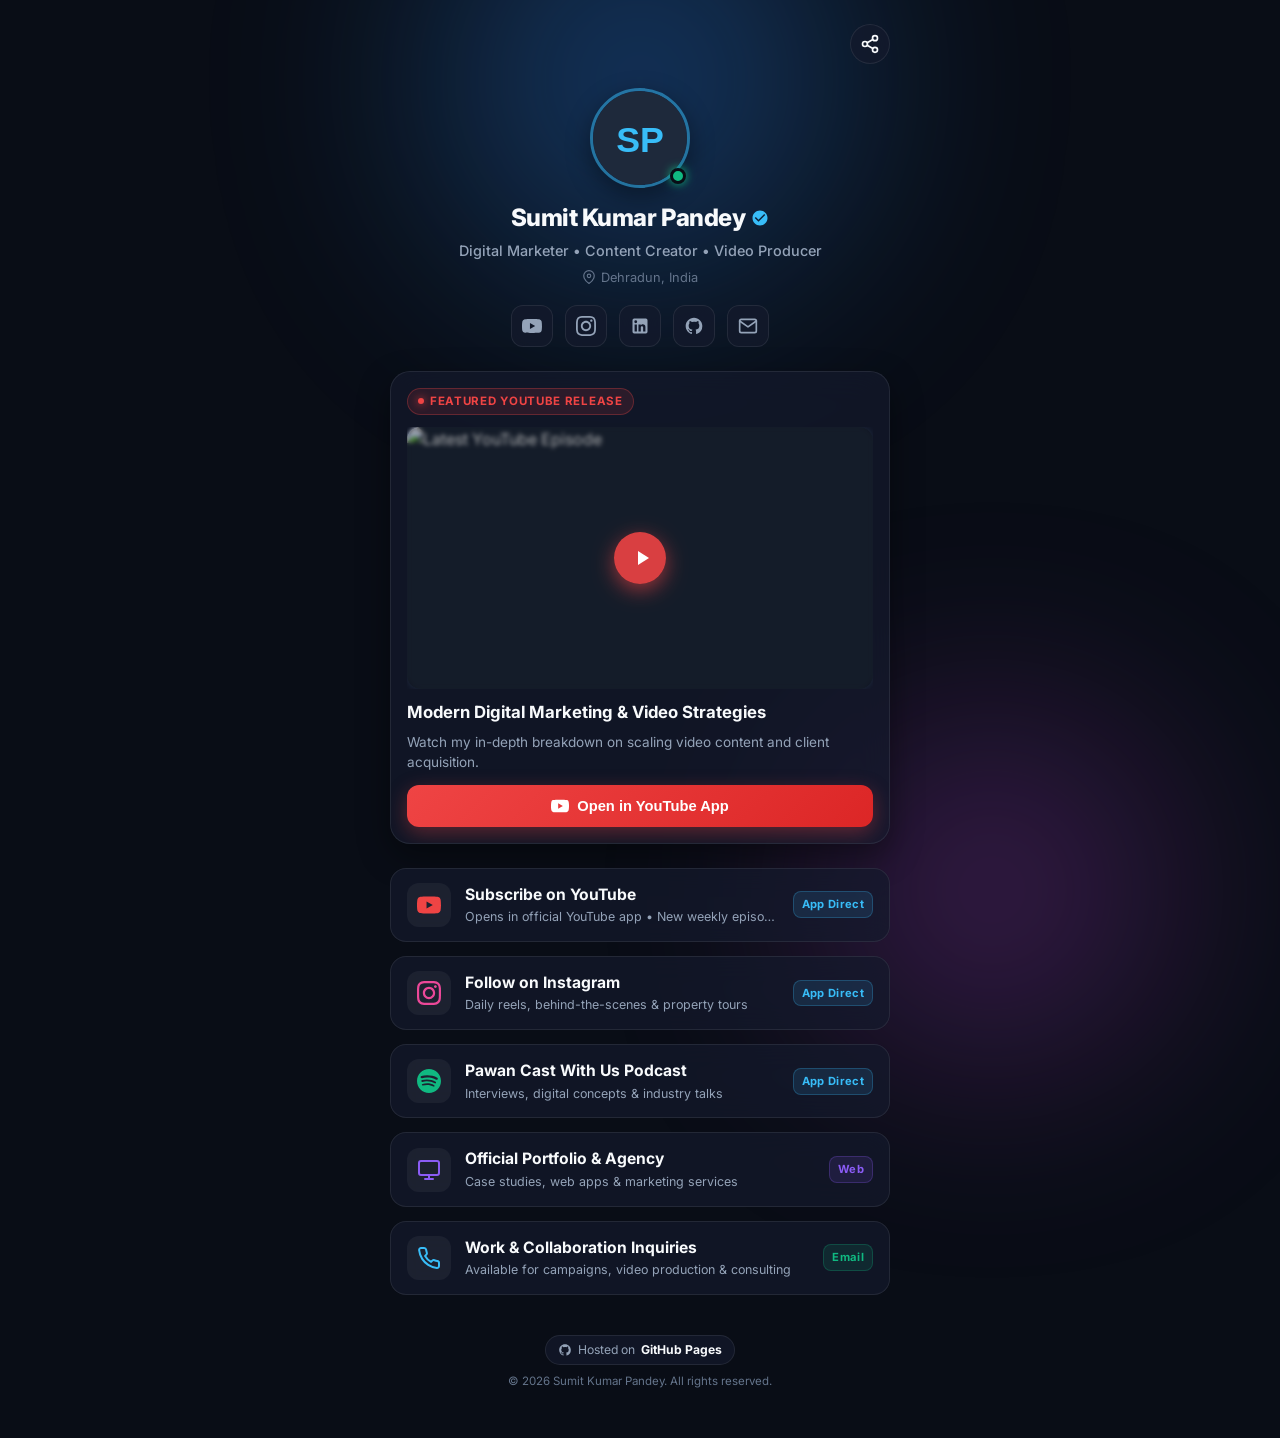
==== commit 2dc1cf10: "Keep profile customization off public page" ====
--- a/index.html
+++ b/index.html
@@ -45,7 +45,7 @@
     
     <!-- Top Action Bar -->
     <header class="top-nav">
-      <a href="theme-editor.html" class="nav-icon-btn theme-nav-btn" aria-label="Customize your profile theme" title="Theme and colors"><span aria-hidden="true">✦</span><span>Customize</span></a>
+      
       <button id="share-btn" class="nav-icon-btn" aria-label="Share this link tree" title="Share">
         <svg width="20" height="20" viewBox="0 0 24 24" fill="none" stroke="currentColor" stroke-width="2" stroke-linecap="round" stroke-linejoin="round">
           <circle cx="18" cy="5" r="3"></circle>
--- a/style.css
+++ b/style.css
@@ -651,3 +651,46 @@
 /* Theme Studio entry */
 .top-nav { align-items: center; gap: 10px; }
 .theme-nav-btn { width: auto; min-width: 40px; padding: 0 12px; gap: 7px; border-radius: 9px; color: var(--text-primary); text-decoration: none; font-size: 12px; font-weight: 650; }
+
+
+/* BioMi Theme Studio: light/dark palettes and button styles */
+body.biomi-theme-light {
+  --bg-dark: #f5f6fa;
+  --bg-card: rgba(255,255,255,.84);
+  --bg-card-hover: rgba(255,255,255,.98);
+  --border-subtle: rgba(26,37,56,.12);
+  --border-highlight: color-mix(in srgb, var(--biomi-a) 45%, white);
+  --text-primary: #1b2432;
+  --text-secondary: #536174;
+  --text-muted: #7c8797;
+  background: linear-gradient(var(--biomi-angle,135deg), color-mix(in srgb, var(--biomi-a,#7057ec) 24%, white), color-mix(in srgb, var(--biomi-b,#20c9ba) 22%, white));
+  background-attachment: fixed;
+}
+body.biomi-theme-dark {
+  --bg-dark: #0d1220;
+  --bg-card: rgba(20,27,45,.78);
+  --bg-card-hover: rgba(30,41,69,.92);
+  --border-subtle: rgba(255,255,255,.1);
+  --border-highlight: color-mix(in srgb, var(--biomi-a,#7057ec) 55%, transparent);
+  --text-primary: #f8fafc;
+  --text-secondary: #aab5c6;
+  --text-muted: #7d8aa0;
+  background: linear-gradient(var(--biomi-angle,135deg), #0b1020 0%, color-mix(in srgb, var(--biomi-a,#7057ec) 30%, #101827) 100%);
+  background-attachment: fixed;
+}
+body.biomi-theme-light .featured-card,
+body.biomi-theme-light .tree-link-card,
+body.biomi-theme-light .social-icon,
+body.biomi-theme-light .nav-icon-btn,
+body.biomi-theme-light .github-badge { background-color: var(--bg-card); box-shadow: 0 8px 24px rgba(31,42,60,.08); }
+body.biomi-theme-light .tree-link-card { border-color: var(--border-subtle); }
+body.biomi-theme-light .tree-link-card:hover { border-color: var(--biomi-a,#7057ec); }
+body.biomi-theme-light .iab-text, body.biomi-theme-light .iab-text strong { color: #7a4a00; }
+body.biomi-style-glass .tree-link-card { background: rgba(255,255,255,.18); border: 1px solid rgba(255,255,255,.65); backdrop-filter: blur(16px); }
+body.biomi-theme-light.biomi-style-glass .tree-link-card { color: #202a38; background: rgba(255,255,255,.48); }
+body.biomi-style-outline .tree-link-card { background: transparent; border: 1px solid color-mix(in srgb, var(--biomi-a,#7057ec) 65%, white); }
+body.biomi-theme-light.biomi-style-outline .tree-link-card { color: #202a38; }
+body.biomi-theme-light .tree-link-card, body.biomi-theme-dark .tree-link-card { border-radius: var(--biomi-radius,9px); }
+@supports not (color: color-mix(in srgb, white, black)) {
+  body.biomi-theme-light { --border-highlight: rgba(112,87,236,.35); }
+}
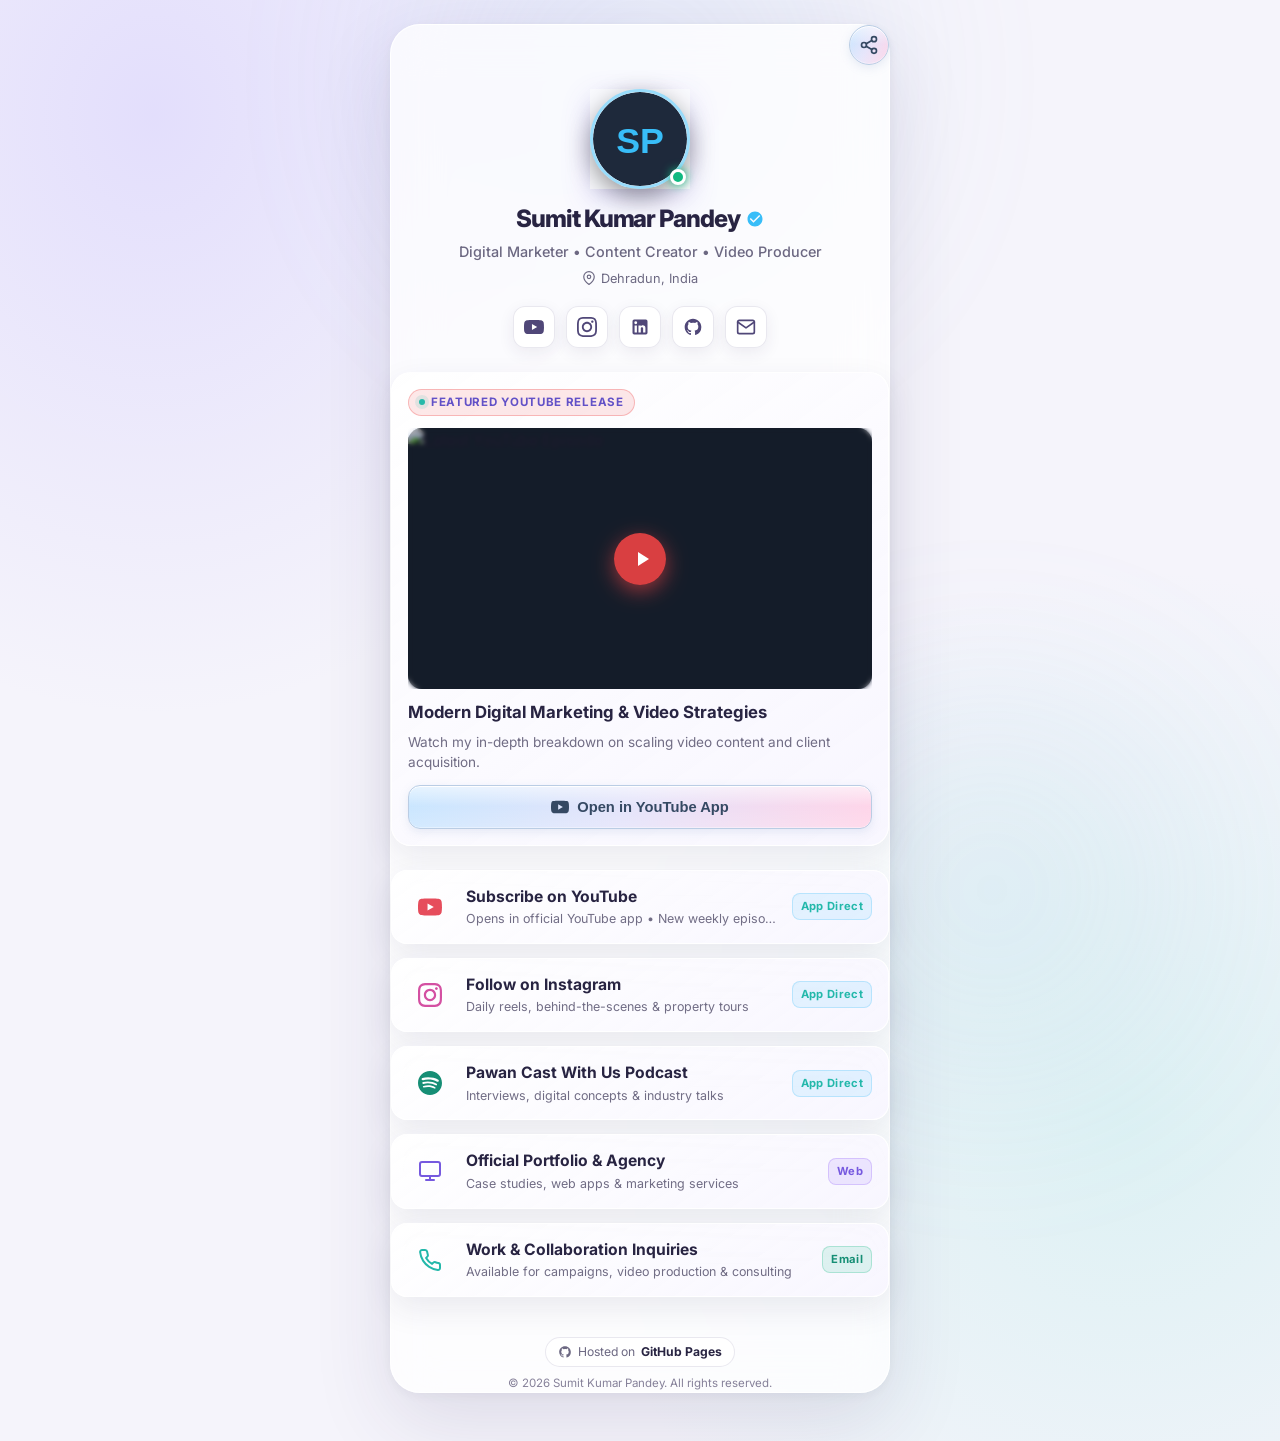
==== commit 255c9d04: "Apply shared glass button colors on index.html" ====
--- a/index.html
+++ b/index.html
@@ -22,6 +22,7 @@
   <link href="https://fonts.googleapis.com/css2?family=Inter:wght@400;500;600;700;800&display=swap" rel="stylesheet">
 
   <link rel="stylesheet" href="style.css">
+<link rel="stylesheet" href="buttons.css?v=2">
 </head>
 <body>
 
--- a/style.css
+++ b/style.css
@@ -694,3 +694,83 @@
 @supports not (color: color-mix(in srgb, white, black)) {
   body.biomi-theme-light { --border-highlight: rgba(112,87,236,.35); }
 }
+
+
+/* BioMi refreshed visual layer: creator-first, calm aurora palette */
+:root{
+  --bg-dark:#f5f4fb;
+  --bg-card:rgba(255,255,255,.82);
+  --bg-card-hover:rgba(255,255,255,.96);
+  --border-subtle:rgba(86,76,132,.13);
+  --border-highlight:rgba(103,84,221,.28);
+  --text-primary:#282442;
+  --text-secondary:#6c6882;
+  --text-muted:#8e899f;
+  --accent-cyan:#23b8aa;
+  --accent-blue:#6957e8;
+  --accent-youtube:#e64d5c;
+  --accent-instagram:#d450a2;
+  --accent-spotify:#168e75;
+  --accent-portfolio:#7659df;
+}
+body{
+  background:
+    radial-gradient(ellipse at 12% 8%,rgba(180,166,255,.28),transparent 32%),
+    radial-gradient(ellipse at 88% 78%,rgba(145,231,219,.24),transparent 35%),
+    #f5f4fb;
+  color:var(--text-primary);
+}
+.glow-bg{opacity:.18;filter:blur(115px)}
+.glow-top{background:radial-gradient(circle,#a99bff,#7bd8d1)}
+.glow-bottom{background:radial-gradient(circle,#87dfd2,#c2b8ff)}
+.tree-container{
+  background:rgba(255,255,255,.76);
+  border:1px solid rgba(255,255,255,.9);
+  border-radius:30px;
+  box-shadow:0 28px 80px rgba(49,42,88,.12),0 3px 14px rgba(49,42,88,.05);
+  backdrop-filter:blur(24px);
+}
+.top-nav{border-color:var(--border-subtle)}
+.nav-icon-btn{
+  background:rgba(255,255,255,.82);
+  color:#504778;
+  border:1px solid var(--border-subtle);
+  box-shadow:0 4px 14px rgba(49,42,88,.06);
+}
+.nav-icon-btn:hover{background:#fff;transform:translateY(-1px)}
+.profile-name{color:#282442;letter-spacing:-.045em}
+.profile-tagline,.profile-location{color:#6c6882}
+.avatar-wrapper{box-shadow:0 10px 28px rgba(105,87,232,.2)}
+.online-indicator{border-color:#fff}
+.social-bar{gap:11px}
+.social-icon{
+  background:rgba(255,255,255,.82);
+  border:1px solid rgba(86,76,132,.13);
+  box-shadow:0 5px 16px rgba(49,42,88,.08);
+  color:#504778;
+  transition:transform .2s ease,box-shadow .2s ease;
+}
+.social-icon:hover{transform:translateY(-3px);box-shadow:0 10px 22px rgba(49,42,88,.13)}
+.featured-card,.tree-link-card{
+  border:1px solid rgba(255,255,255,.92);
+  background:linear-gradient(145deg,rgba(255,255,255,.94),rgba(247,245,255,.86));
+  box-shadow:0 12px 32px rgba(49,42,88,.09);
+  backdrop-filter:blur(18px);
+}
+.card-badge{color:#6251c7}
+.badge-dot{background:#28b9a9;box-shadow:0 0 0 4px rgba(40,185,169,.13)}
+.featured-title,.link-title{color:#282442}
+.featured-desc,.link-subtitle{color:#716d85}
+.primary-app-btn{
+  background:linear-gradient(120deg,#6654df,#8f68ea 58%,#34bcb0);
+  color:#fff;
+  box-shadow:0 9px 22px rgba(102,84,223,.22);
+}
+.primary-app-btn:hover{filter:saturate(1.08);transform:translateY(-2px)}
+.tree-link-card:hover{transform:translateY(-3px);box-shadow:0 16px 34px rgba(49,42,88,.14)}
+.tree-footer,.copyright{color:#868199}
+.toast{box-shadow:0 12px 28px rgba(49,42,88,.18)}
+@media(max-width:600px){
+  body{padding:12px 12px 28px}
+  .tree-container{border-radius:24px}
+}
--- a/buttons.css
+++ b/buttons.css
@@ -0,0 +1,24 @@
+/* Shared control button finish for every screen size. Color-picker swatches retain their preview colors. */
+html body button:not(.theme-swatch):not(.theme-gradient):not(.delete-link),
+html body #save,
+html body .editor-actions .btn {
+  background:linear-gradient(180deg,rgba(255,255,255,.6),rgba(255,255,255,.06) 48%,rgba(255,255,255,.2)),linear-gradient(115deg,#c6e5ff 0%,#e3e2fa 48%,#ffd2e7 100%)!important;
+  border:1px solid #bacde4!important;
+  color:#354963!important;
+  box-shadow:inset 0 1px 0 #fffffff2,inset 0 -1px 0 #ffffff59,0 3px 10px #809dc52e!important;
+  backdrop-filter:blur(12px);
+  -webkit-backdrop-filter:blur(12px);
+}
+html body button.selected:not(.theme-swatch):not(.theme-gradient),
+html body button.active:not(.theme-swatch):not(.theme-gradient) {
+  outline:2px solid #91afd5;
+  outline-offset:1px;
+}
+html body #linkList button.delete-link {
+  background:#fff0f1!important;
+  border-color:#efb3ba!important;
+  color:#b42338!important;
+  box-shadow:inset 0 1px 0 #fff,0 2px 6px #cf536019!important;
+}
+html body #linkList button.delete-link svg {stroke:currentColor}
+html body .editor-actions {grid-template-columns:repeat(2,minmax(0,1fr))}
